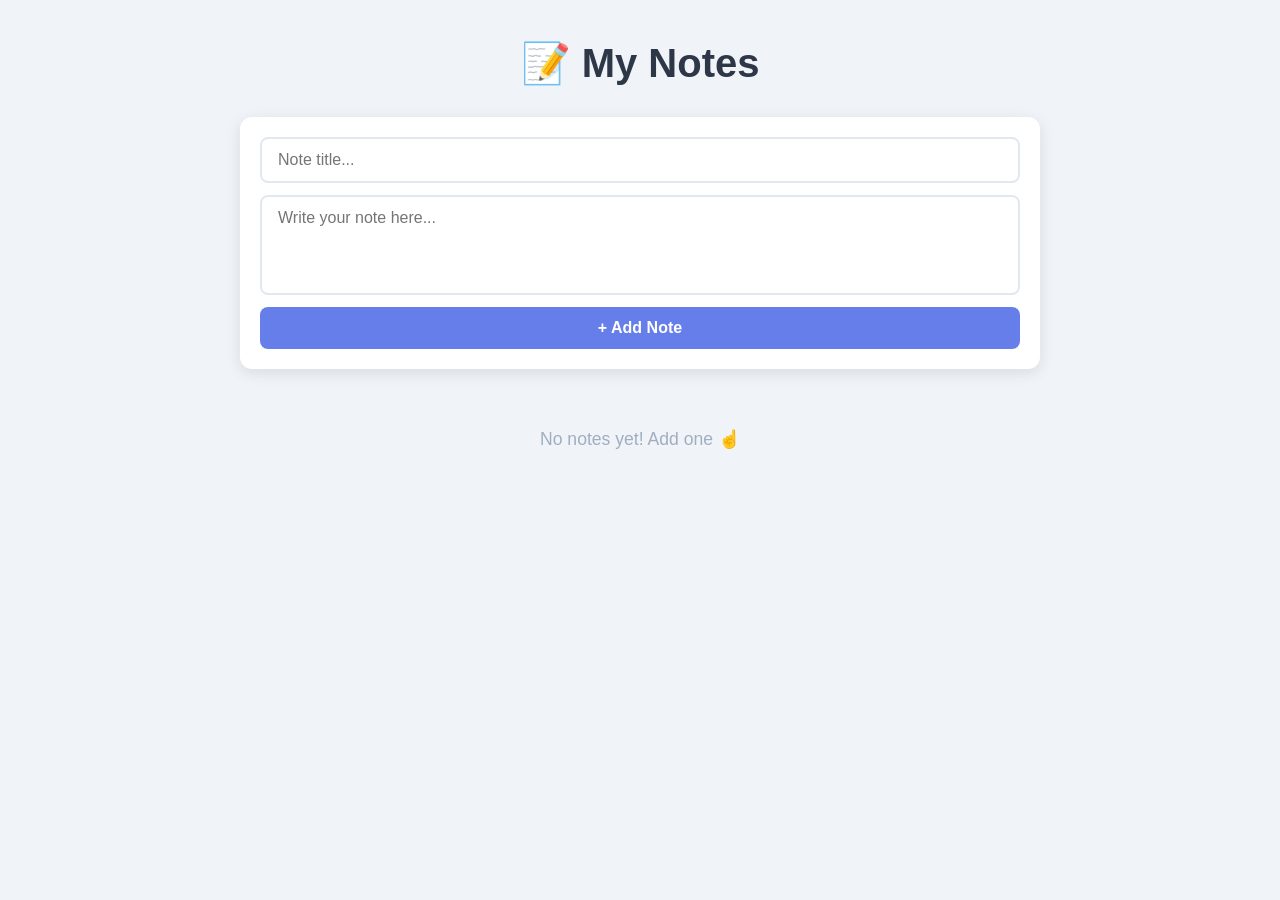
==== index.html @ f68623fa "First commit" ====
<!DOCTYPE html>
<html lang="en">
<head>
  <meta charset="UTF-8" />
  <meta name="viewport" content="width=device-width, initial-scale=1.0"/>
  <title>My Note App</title>
  <link rel="stylesheet" href="style.css" />
</head>
<body>

  <div class="container">

    <!-- ======= HEADER ======= -->
    <h1>📝 My Notes</h1>

    <!-- ======= INPUT AREA ======= -->
    <div class="input-area">
      <input
        type="text"
        id="note-title"
        placeholder="Note title..."
      />
      <textarea
        id="note-body"
        placeholder="Write your note here..."
        rows="4"
      ></textarea>
      <button id="add-btn">+ Add Note</button>
    </div>

    <!-- ======= NOTES DISPLAY AREA ======= -->
    <div class="notes-grid" id="notes-grid">
      <!-- Notes will appear here dynamically -->
    </div>

  </div>

  <script src="app.js"></script>
</body>
</html>
---- style.css ----
/* ===== RESET & BASE ===== */
* {
  margin: 0;
  padding: 0;
  box-sizing: border-box;
}

body {
  font-family: 'Segoe UI', sans-serif;
  background-color: #f0f4f8;
  min-height: 100vh;
  padding: 40px 20px;
}

/* ===== CONTAINER ===== */
.container {
  max-width: 800px;
  margin: 0 auto;
}

/* ===== HEADER ===== */
h1 {
  text-align: center;
  font-size: 2.5rem;
  color: #2d3748;
  margin-bottom: 30px;
}

/* ===== INPUT AREA ===== */
.input-area {
  background: white;
  border-radius: 12px;
  padding: 20px;
  box-shadow: 0 4px 15px rgba(0,0,0,0.1);
  display: flex;
  flex-direction: column;
  gap: 12px;
  margin-bottom: 40px;
}

.input-area input,
.input-area textarea {
  width: 100%;
  padding: 12px 16px;
  border: 2px solid #e2e8f0;
  border-radius: 8px;
  font-size: 1rem;
  outline: none;
  transition: border 0.3s;
  resize: none;
  font-family: inherit;
}

.input-area input:focus,
.input-area textarea:focus {
  border-color: #667eea;
}

.input-area button {
  padding: 12px;
  background: #667eea;
  color: white;
  border: none;
  border-radius: 8px;
  font-size: 1rem;
  cursor: pointer;
  font-weight: bold;
  transition: background 0.3s, transform 0.1s;
}

.input-area button:hover {
  background: #5a67d8;
}

.input-area button:active {
  transform: scale(0.98);
}

/* ===== NOTES GRID ===== */
.notes-grid {
  display: grid;
  grid-template-columns: repeat(auto-fill, minmax(220px, 1fr));
  gap: 20px;
}

/* ===== SINGLE NOTE CARD ===== */
.note-card {
  background: white;
  border-radius: 12px;
  padding: 18px;
  box-shadow: 0 4px 10px rgba(0,0,0,0.08);
  display: flex;
  flex-direction: column;
  gap: 10px;
  transition: transform 0.2s;
  border-top: 5px solid #667eea;
}

.note-card:hover {
  transform: translateY(-4px);
}

.note-card h3 {
  font-size: 1.1rem;
  color: #2d3748;
}

.note-card p {
  font-size: 0.9rem;
  color: #718096;
  flex-grow: 1;
  line-height: 1.5;
}

.note-card .delete-btn {
  align-self: flex-end;
  background: #fc8181;
  color: white;
  border: none;
  border-radius: 6px;
  padding: 6px 12px;
  cursor: pointer;
  font-size: 0.8rem;
  transition: background 0.2s;
}

.note-card .delete-btn:hover {
  background: #e53e3e;
}

/* ===== EMPTY STATE ===== */
.empty-msg {
  text-align: center;
  color: #a0aec0;
  font-size: 1.1rem;
  grid-column: 1 / -1;
  margin-top: 20px;
}
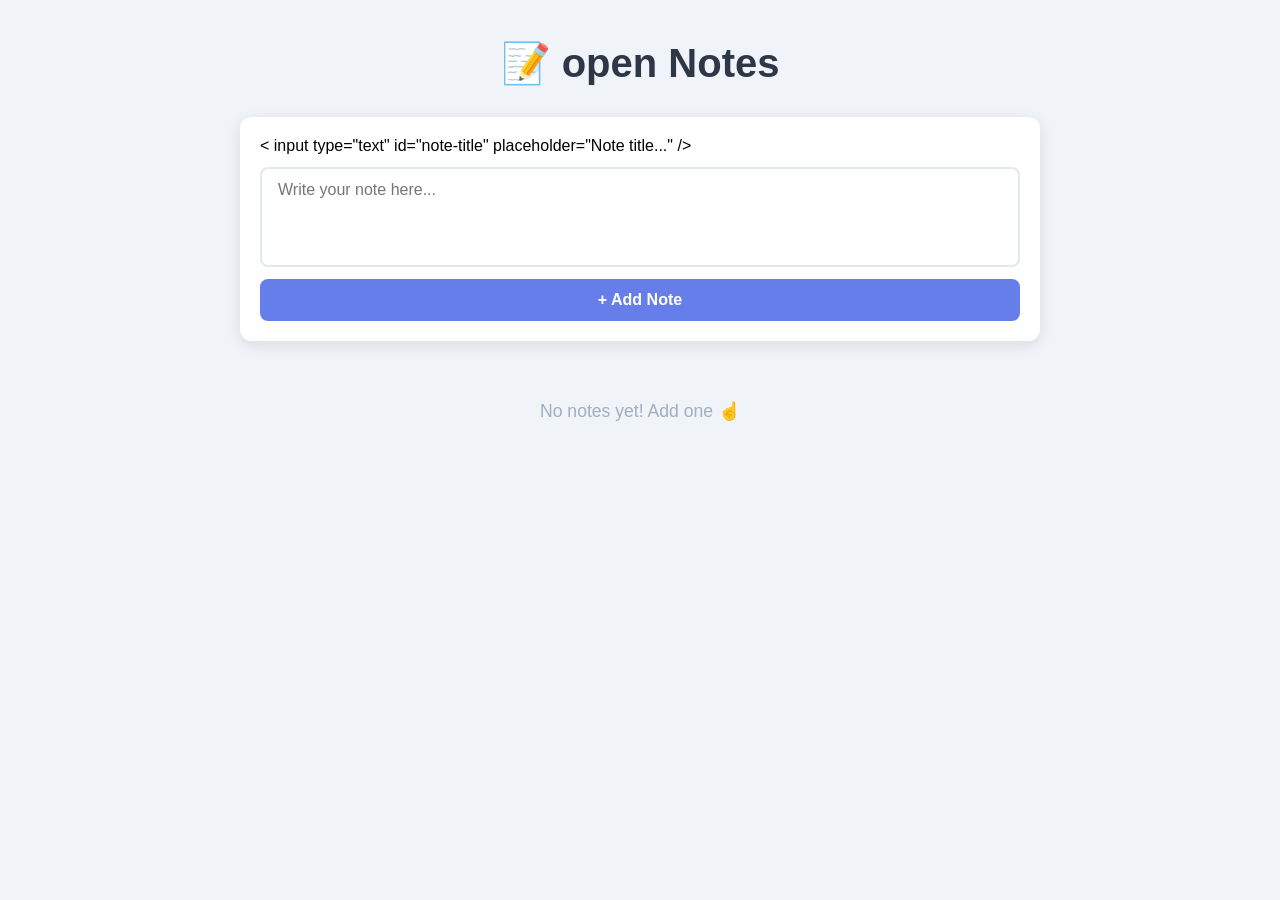
==== commit 1159a431: "we added the index.html" ====
--- a/index.html
+++ b/index.html
@@ -3,7 +3,7 @@
 <head>
   <meta charset="UTF-8" />
   <meta name="viewport" content="width=device-width, initial-scale=1.0"/>
-  <title>My Note App</title>
+  <title>My Note App1</title>
   <link rel="stylesheet" href="style.css" />
 </head>
 <body>
@@ -11,11 +11,11 @@
   <div class="container">
 
     <!-- ======= HEADER ======= -->
-    <h1>📝 My Notes</h1>
+    <h1>📝  open Notes</h1>
 
     <!-- ======= INPUT AREA ======= -->
     <div class="input-area">
-      <input
+      < input
         type="text"
         id="note-title"
         placeholder="Note title..."
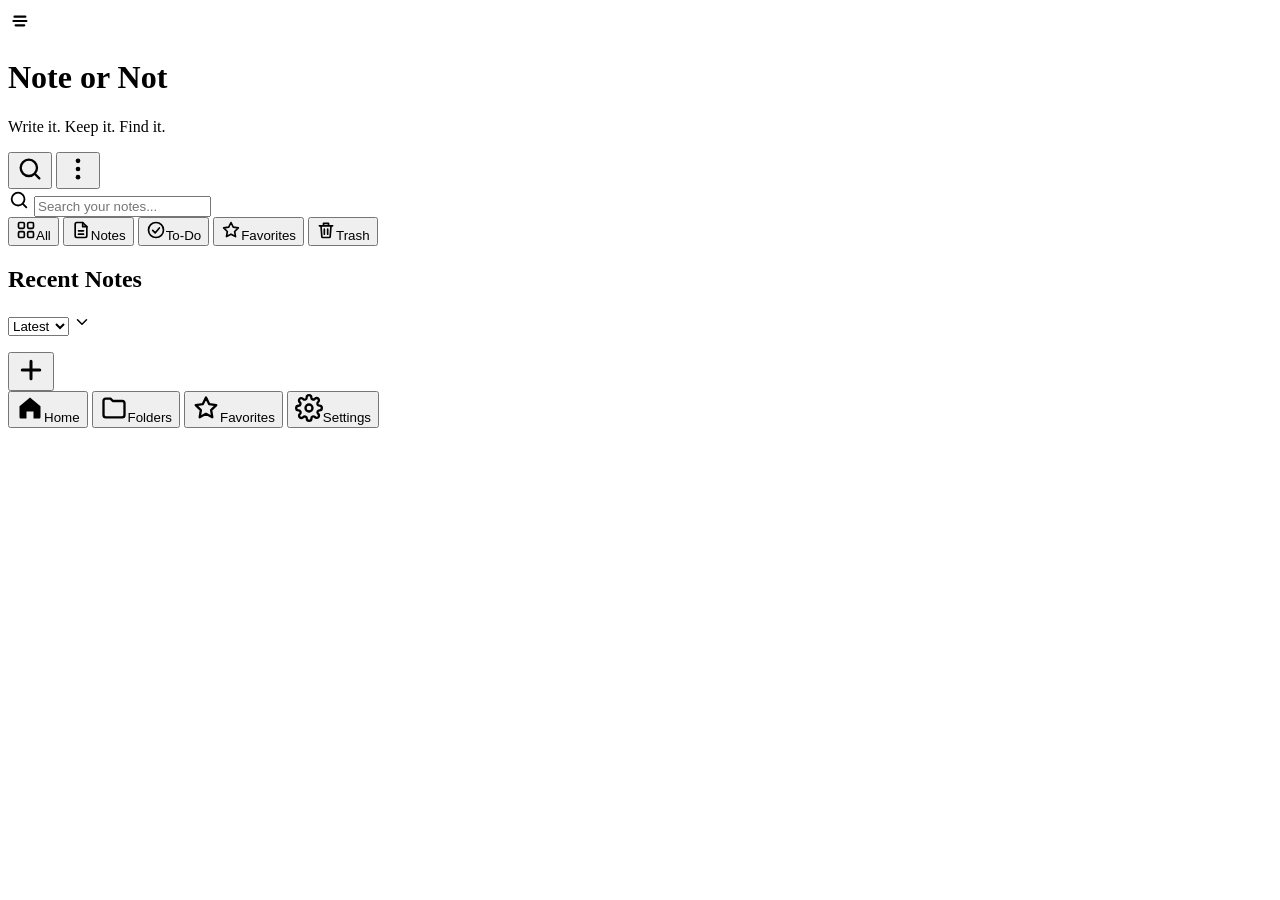
==== commit 2c7a972a: "add index.html structure" ====
--- a/index.html
+++ b/index.html
@@ -2,38 +2,123 @@
 <html lang="en">
 <head>
   <meta charset="UTF-8" />
-  <meta name="viewport" content="width=device-width, initial-scale=1.0"/>
-  <title>My Note App1</title>
+  <meta name="viewport" content="width=device-width, initial-scale=1, viewport-fit=cover" />
+  <title>Note or Not</title>
+  <meta name="description" content="Write it. Keep it. Find it." />
+  <meta name="theme-color" content="#0f1420" />
+
+  <link rel="manifest" href="manifest.json" />
+  <link rel="apple-touch-icon" href="icons/icon-192.png" />
   <link rel="stylesheet" href="style.css" />
 </head>
 <body>
 
-  <div class="container">
+  <!-- ===== SVG icon sprite (used with <use href="#id">) ===== -->
+  <svg xmlns="http://www.w3.org/2000/svg" style="display:none">
+    <symbol id="i-search" viewBox="0 0 24 24" fill="none" stroke="currentColor" stroke-width="2" stroke-linecap="round" stroke-linejoin="round"><circle cx="11" cy="11" r="7"/><path d="m20 20-3.5-3.5"/></symbol>
+    <symbol id="i-dots" viewBox="0 0 24 24" fill="currentColor"><circle cx="12" cy="5" r="2"/><circle cx="12" cy="12" r="2"/><circle cx="12" cy="19" r="2"/></symbol>
+    <symbol id="i-grid" viewBox="0 0 24 24" fill="none" stroke="currentColor" stroke-width="2" stroke-linejoin="round"><rect x="3" y="3" width="7" height="7" rx="1.5"/><rect x="14" y="3" width="7" height="7" rx="1.5"/><rect x="3" y="14" width="7" height="7" rx="1.5"/><rect x="14" y="14" width="7" height="7" rx="1.5"/></symbol>
+    <symbol id="i-note" viewBox="0 0 24 24" fill="none" stroke="currentColor" stroke-width="2" stroke-linecap="round" stroke-linejoin="round"><path d="M14 3H7a2 2 0 0 0-2 2v14a2 2 0 0 0 2 2h10a2 2 0 0 0 2-2V8z"/><path d="M14 3v5h5M9 13h6M9 17h6"/></symbol>
+    <symbol id="i-check" viewBox="0 0 24 24" fill="none" stroke="currentColor" stroke-width="2" stroke-linecap="round" stroke-linejoin="round"><circle cx="12" cy="12" r="9"/><path d="m8 12.5 3 3 5-6"/></symbol>
+    <symbol id="i-star" viewBox="0 0 24 24" fill="none" stroke="currentColor" stroke-width="2" stroke-linejoin="round"><path d="m12 3 2.7 5.6 6.1.9-4.4 4.3 1 6.1L12 17l-5.4 2.9 1-6.1-4.4-4.3 6.1-.9z"/></symbol>
+    <symbol id="i-trash" viewBox="0 0 24 24" fill="none" stroke="currentColor" stroke-width="2" stroke-linecap="round" stroke-linejoin="round"><path d="M4 7h16M10 11v6M14 11v6M6 7l1 13a1 1 0 0 0 1 1h8a1 1 0 0 0 1-1l1-13M9 7V4h6v3"/></symbol>
+    <symbol id="i-plus" viewBox="0 0 24 24" fill="none" stroke="currentColor" stroke-width="2.4" stroke-linecap="round"><path d="M12 5v14M5 12h14"/></symbol>
+    <symbol id="i-home" viewBox="0 0 24 24" fill="currentColor"><path d="M12 3 3 10.5V20a1 1 0 0 0 1 1h5v-6h6v6h5a1 1 0 0 0 1-1v-9.5z"/></symbol>
+    <symbol id="i-folder" viewBox="0 0 24 24" fill="none" stroke="currentColor" stroke-width="2" stroke-linejoin="round"><path d="M3 6a2 2 0 0 1 2-2h4l2 2h8a2 2 0 0 1 2 2v10a2 2 0 0 1-2 2H5a2 2 0 0 1-2-2z"/></symbol>
+    <symbol id="i-settings" viewBox="0 0 24 24" fill="none" stroke="currentColor" stroke-width="2" stroke-linecap="round" stroke-linejoin="round"><circle cx="12" cy="12" r="3"/><path d="M19.4 15a1.7 1.7 0 0 0 .3 1.8l.1.1a2 2 0 1 1-2.8 2.8l-.1-.1a1.7 1.7 0 0 0-1.8-.3 1.7 1.7 0 0 0-1 1.5V21a2 2 0 1 1-4 0v-.1a1.7 1.7 0 0 0-1.1-1.5 1.7 1.7 0 0 0-1.8.3l-.1.1a2 2 0 1 1-2.8-2.8l.1-.1a1.7 1.7 0 0 0 .3-1.8 1.7 1.7 0 0 0-1.5-1H3a2 2 0 1 1 0-4h.1a1.7 1.7 0 0 0 1.5-1.1 1.7 1.7 0 0 0-.3-1.8l-.1-.1a2 2 0 1 1 2.8-2.8l.1.1a1.7 1.7 0 0 0 1.8.3H9a1.7 1.7 0 0 0 1-1.5V3a2 2 0 1 1 4 0v.1a1.7 1.7 0 0 0 1 1.5 1.7 1.7 0 0 0 1.8-.3l.1-.1a2 2 0 1 1 2.8 2.8l-.1.1a1.7 1.7 0 0 0-.3 1.8V9a1.7 1.7 0 0 0 1.5 1H21a2 2 0 1 1 0 4h-.1a1.7 1.7 0 0 0-1.5 1z"/></symbol>
+    <symbol id="i-chevron" viewBox="0 0 24 24" fill="none" stroke="currentColor" stroke-width="2" stroke-linecap="round" stroke-linejoin="round"><path d="m6 9 6 6 6-6"/></symbol>
+  </svg>
 
-    <!-- ======= HEADER ======= -->
-    <h1>📝  open Notes</h1>
+  <div class="app">
 
-    <!-- ======= INPUT AREA ======= -->
-    <div class="input-area">
-      < input
-        type="text"
-        id="note-title"
-        placeholder="Note title..."
-      />
-      <textarea
-        id="note-body"
-        placeholder="Write your note here..."
-        rows="4"
-      ></textarea>
-      <button id="add-btn">+ Add Note</button>
+    <!-- ===== Header ===== -->
+    <header class="header">
+      <div class="brand">
+        <div class="logo" aria-hidden="true">
+          <svg viewBox="0 0 24 24" width="26" height="26" fill="none" stroke="currentColor" stroke-width="2" stroke-linecap="round"><path d="M6 8h10M5 12h12M7 16h8"/></svg>
+        </div>
+        <div class="brand-text">
+          <h1>Note <span>or</span> Not</h1>
+          <p>Write it. Keep it. Find it.</p>
+        </div>
+      </div>
+
+      <div class="header-actions">
+        <button class="icon-btn" id="btn-search" aria-label="Search">
+          <svg width="28" height="28"><use href="#i-search"/></svg>
+        </button>
+        <button class="icon-btn" id="btn-menu" aria-label="Menu">
+          <svg width="28" height="28"><use href="#i-dots"/></svg>
+        </button>
+      </div>
+    </header>
+
+    <!-- ===== Search bar ===== -->
+    <div class="search">
+      <svg width="22" height="22"><use href="#i-search"/></svg>
+      <input type="search" id="search-input" placeholder="Search your notes..." autocomplete="off" />
     </div>
 
-    <!-- ======= NOTES DISPLAY AREA ======= -->
-    <div class="notes-grid" id="notes-grid">
-      <!-- Notes will appear here dynamically -->
+    <!-- ===== Filter chips ===== -->
+    <nav class="chips" id="chips" aria-label="Filter notes">
+      <button class="chip active" data-filter="all"><svg width="20" height="20"><use href="#i-grid"/></svg>All</button>
+      <button class="chip" data-filter="note"><svg width="20" height="20"><use href="#i-note"/></svg>Notes</button>
+      <button class="chip" data-filter="todo"><svg width="20" height="20"><use href="#i-check"/></svg>To-Do</button>
+      <button class="chip" data-filter="favorites"><svg width="20" height="20"><use href="#i-star"/></svg>Favorites</button>
+      <button class="chip" data-filter="trash"><svg width="20" height="20"><use href="#i-trash"/></svg>Trash</button>
+    </nav>
+
+    <!-- ===== List title + sort ===== -->
+    <div class="list-head">
+      <h2 id="list-title">Recent Notes</h2>
+      <label class="sort">
+        <select id="sort-select" aria-label="Sort notes">
+          <option value="latest">Latest</option>
+          <option value="oldest">Oldest</option>
+          <option value="title">Title</option>
+        </select>
+        <svg width="18" height="18"><use href="#i-chevron"/></svg>
+      </label>
     </div>
 
+    <!-- ===== Notes list (filled by app.js) ===== -->
+    <main>
+      <ul class="notes" id="notes-list"></ul>
+      <p class="empty" id="empty-state" hidden>No notes here yet. Tap + to add one.</p>
+    </main>
+
   </div>
+
+  <!-- ===== Floating add button ===== -->
+  <button class="fab" id="btn-add" aria-label="Add note">
+    <svg width="30" height="30"><use href="#i-plus"/></svg>
+  </button>
+
+  <!-- ===== Bottom navigation ===== -->
+  <nav class="bottom-nav" aria-label="Main">
+    <button class="nav-item active" data-view="home"><svg width="28" height="28"><use href="#i-home"/></svg><span>Home</span></button>
+    <button class="nav-item" data-view="folders"><svg width="28" height="28"><use href="#i-folder"/></svg><span>Folders</span></button>
+    <button class="nav-item" data-view="favorites"><svg width="28" height="28"><use href="#i-star"/></svg><span>Favorites</span></button>
+    <button class="nav-item" data-view="settings"><svg width="28" height="28"><use href="#i-settings"/></svg><span>Settings</span></button>
+  </nav>
+
+  <!-- ===== Add / edit note dialog ===== -->
+  <dialog id="editor" class="editor">
+    <form method="dialog" id="editor-form">
+      <input type="text" id="note-title" placeholder="Title" required />
+      <textarea id="note-body" placeholder="Write something..." rows="8"></textarea>
+      <div class="editor-row">
+        <select id="note-type" aria-label="Note type">
+          <option value="note">Note</option>
+          <option value="todo">To-Do</option>
+        </select>
+        <div class="editor-actions">
+          <button type="button" id="btn-cancel" class="btn ghost">Cancel</button>
+          <button type="submit" class="btn primary">Save</button>
+        </div>
+      </div>
+    </form>
+  </dialog>
 
   <script src="app.js"></script>
 </body>
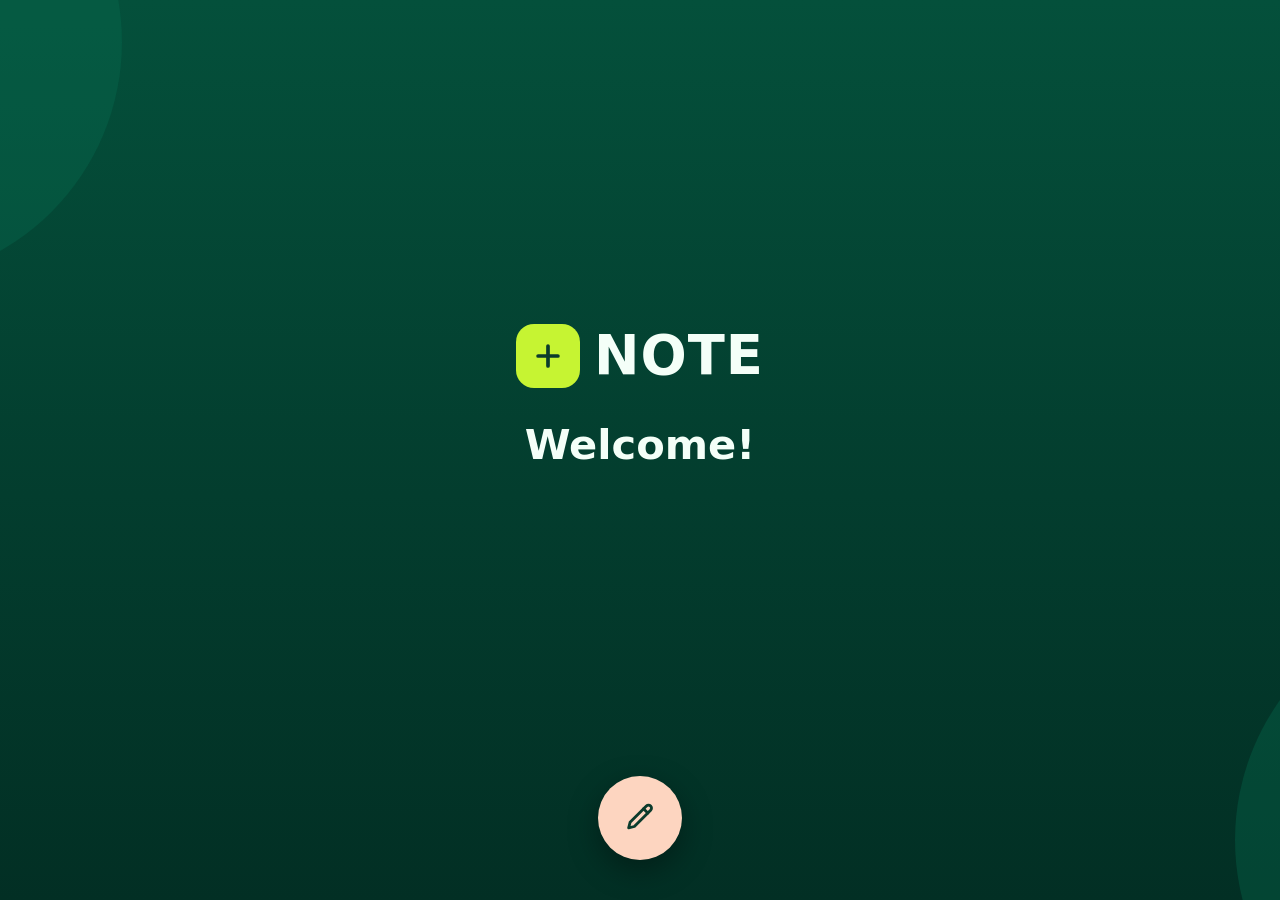
==== commit 68967b1c: "v2: green welcome screen and new theme" ====
--- a/index.html
+++ b/index.html
@@ -3,9 +3,9 @@
 <head>
   <meta charset="UTF-8" />
   <meta name="viewport" content="width=device-width, initial-scale=1, viewport-fit=cover" />
-  <title>Note or Not</title>
+  <title>Note app</title>
   <meta name="description" content="Write it. Keep it. Find it." />
-  <meta name="theme-color" content="#0f1420" />
+  <meta name="theme-color" content="#033a2c" />
 
   <link rel="manifest" href="manifest.json" />
   <link rel="apple-touch-icon" href="icons/icon-192.png" />
@@ -22,12 +22,31 @@
     <symbol id="i-check" viewBox="0 0 24 24" fill="none" stroke="currentColor" stroke-width="2" stroke-linecap="round" stroke-linejoin="round"><circle cx="12" cy="12" r="9"/><path d="m8 12.5 3 3 5-6"/></symbol>
     <symbol id="i-star" viewBox="0 0 24 24" fill="none" stroke="currentColor" stroke-width="2" stroke-linejoin="round"><path d="m12 3 2.7 5.6 6.1.9-4.4 4.3 1 6.1L12 17l-5.4 2.9 1-6.1-4.4-4.3 6.1-.9z"/></symbol>
     <symbol id="i-trash" viewBox="0 0 24 24" fill="none" stroke="currentColor" stroke-width="2" stroke-linecap="round" stroke-linejoin="round"><path d="M4 7h16M10 11v6M14 11v6M6 7l1 13a1 1 0 0 0 1 1h8a1 1 0 0 0 1-1l1-13M9 7V4h6v3"/></symbol>
-    <symbol id="i-plus" viewBox="0 0 24 24" fill="none" stroke="currentColor" stroke-width="2.4" stroke-linecap="round"><path d="M12 5v14M5 12h14"/></symbol>
+    <symbol id="i-plus" viewBox="0 0 24 24" fill="none" stroke="currentColor" stroke-width="2.6" stroke-linecap="round"><path d="M12 5v14M5 12h14"/></symbol>
+    <symbol id="i-pencil" viewBox="0 0 24 24" fill="none" stroke="currentColor" stroke-width="2" stroke-linecap="round" stroke-linejoin="round"><path d="M16.5 3.5a2.1 2.1 0 0 1 3 3L8 18l-4 1 1-4z"/><path d="m14.5 5.5 3 3"/></symbol>
     <symbol id="i-home" viewBox="0 0 24 24" fill="currentColor"><path d="M12 3 3 10.5V20a1 1 0 0 0 1 1h5v-6h6v6h5a1 1 0 0 0 1-1v-9.5z"/></symbol>
     <symbol id="i-folder" viewBox="0 0 24 24" fill="none" stroke="currentColor" stroke-width="2" stroke-linejoin="round"><path d="M3 6a2 2 0 0 1 2-2h4l2 2h8a2 2 0 0 1 2 2v10a2 2 0 0 1-2 2H5a2 2 0 0 1-2-2z"/></symbol>
     <symbol id="i-settings" viewBox="0 0 24 24" fill="none" stroke="currentColor" stroke-width="2" stroke-linecap="round" stroke-linejoin="round"><circle cx="12" cy="12" r="3"/><path d="M19.4 15a1.7 1.7 0 0 0 .3 1.8l.1.1a2 2 0 1 1-2.8 2.8l-.1-.1a1.7 1.7 0 0 0-1.8-.3 1.7 1.7 0 0 0-1 1.5V21a2 2 0 1 1-4 0v-.1a1.7 1.7 0 0 0-1.1-1.5 1.7 1.7 0 0 0-1.8.3l-.1.1a2 2 0 1 1-2.8-2.8l.1-.1a1.7 1.7 0 0 0 .3-1.8 1.7 1.7 0 0 0-1.5-1H3a2 2 0 1 1 0-4h.1a1.7 1.7 0 0 0 1.5-1.1 1.7 1.7 0 0 0-.3-1.8l-.1-.1a2 2 0 1 1 2.8-2.8l.1.1a1.7 1.7 0 0 0 1.8.3H9a1.7 1.7 0 0 0 1-1.5V3a2 2 0 1 1 4 0v.1a1.7 1.7 0 0 0 1 1.5 1.7 1.7 0 0 0 1.8-.3l.1-.1a2 2 0 1 1 2.8 2.8l-.1.1a1.7 1.7 0 0 0-.3 1.8V9a1.7 1.7 0 0 0 1.5 1H21a2 2 0 1 1 0 4h-.1a1.7 1.7 0 0 0-1.5 1z"/></symbol>
     <symbol id="i-chevron" viewBox="0 0 24 24" fill="none" stroke="currentColor" stroke-width="2" stroke-linecap="round" stroke-linejoin="round"><path d="m6 9 6 6 6-6"/></symbol>
   </svg>
+
+  <!-- ===== Welcome screen (first thing the user sees) ===== -->
+  <section class="welcome" id="welcome">
+    <span class="blob blob-top" aria-hidden="true"></span>
+    <span class="blob blob-bottom" aria-hidden="true"></span>
+
+    <div class="welcome-center">
+      <div class="wordmark">
+        <span class="wm-icon"><svg width="34" height="34"><use href="#i-plus"/></svg></span>
+        <span class="wm-text">NOTE</span>
+      </div>
+      <h2>Welcome!</h2>
+    </div>
+
+    <button class="welcome-btn" id="btn-start" aria-label="Start writing">
+      <svg width="34" height="34"><use href="#i-pencil"/></svg>
+    </button>
+  </section>
 
   <div class="app">
 
@@ -35,37 +54,37 @@
     <header class="header">
       <div class="brand">
         <div class="logo" aria-hidden="true">
-          <svg viewBox="0 0 24 24" width="26" height="26" fill="none" stroke="currentColor" stroke-width="2" stroke-linecap="round"><path d="M6 8h10M5 12h12M7 16h8"/></svg>
+          <svg width="22" height="22"><use href="#i-plus"/></svg>
         </div>
         <div class="brand-text">
-          <h1>Note <span>or</span> Not</h1>
+          <h1>NOTE</h1>
           <p>Write it. Keep it. Find it.</p>
         </div>
       </div>
 
       <div class="header-actions">
         <button class="icon-btn" id="btn-search" aria-label="Search">
-          <svg width="28" height="28"><use href="#i-search"/></svg>
+          <svg width="22" height="22"><use href="#i-search"/></svg>
         </button>
         <button class="icon-btn" id="btn-menu" aria-label="Menu">
-          <svg width="28" height="28"><use href="#i-dots"/></svg>
+          <svg width="22" height="22"><use href="#i-dots"/></svg>
         </button>
       </div>
     </header>
 
     <!-- ===== Search bar ===== -->
     <div class="search">
-      <svg width="22" height="22"><use href="#i-search"/></svg>
+      <svg width="18" height="18"><use href="#i-search"/></svg>
       <input type="search" id="search-input" placeholder="Search your notes..." autocomplete="off" />
     </div>
 
     <!-- ===== Filter chips ===== -->
     <nav class="chips" id="chips" aria-label="Filter notes">
-      <button class="chip active" data-filter="all"><svg width="20" height="20"><use href="#i-grid"/></svg>All</button>
-      <button class="chip" data-filter="note"><svg width="20" height="20"><use href="#i-note"/></svg>Notes</button>
-      <button class="chip" data-filter="todo"><svg width="20" height="20"><use href="#i-check"/></svg>To-Do</button>
-      <button class="chip" data-filter="favorites"><svg width="20" height="20"><use href="#i-star"/></svg>Favorites</button>
-      <button class="chip" data-filter="trash"><svg width="20" height="20"><use href="#i-trash"/></svg>Trash</button>
+      <button class="chip active" data-filter="all"><svg width="16" height="16"><use href="#i-grid"/></svg>All</button>
+      <button class="chip" data-filter="note"><svg width="16" height="16"><use href="#i-note"/></svg>Notes</button>
+      <button class="chip" data-filter="todo"><svg width="16" height="16"><use href="#i-check"/></svg>To-Do</button>
+      <button class="chip" data-filter="favorites"><svg width="16" height="16"><use href="#i-star"/></svg>Favorites</button>
+      <button class="chip" data-filter="trash"><svg width="16" height="16"><use href="#i-trash"/></svg>Trash</button>
     </nav>
 
     <!-- ===== List title + sort ===== -->
@@ -77,29 +96,29 @@
           <option value="oldest">Oldest</option>
           <option value="title">Title</option>
         </select>
-        <svg width="18" height="18"><use href="#i-chevron"/></svg>
+        <svg width="16" height="16"><use href="#i-chevron"/></svg>
       </label>
     </div>
 
     <!-- ===== Notes list (filled by app.js) ===== -->
     <main>
       <ul class="notes" id="notes-list"></ul>
-      <p class="empty" id="empty-state" hidden>No notes here yet. Tap + to add one.</p>
+      <p class="empty" id="empty-state" hidden>No notes here yet. Tap the pencil to add one.</p>
     </main>
 
   </div>
 
   <!-- ===== Floating add button ===== -->
   <button class="fab" id="btn-add" aria-label="Add note">
-    <svg width="30" height="30"><use href="#i-plus"/></svg>
+    <svg width="24" height="24"><use href="#i-pencil"/></svg>
   </button>
 
   <!-- ===== Bottom navigation ===== -->
   <nav class="bottom-nav" aria-label="Main">
-    <button class="nav-item active" data-view="home"><svg width="28" height="28"><use href="#i-home"/></svg><span>Home</span></button>
-    <button class="nav-item" data-view="folders"><svg width="28" height="28"><use href="#i-folder"/></svg><span>Folders</span></button>
-    <button class="nav-item" data-view="favorites"><svg width="28" height="28"><use href="#i-star"/></svg><span>Favorites</span></button>
-    <button class="nav-item" data-view="settings"><svg width="28" height="28"><use href="#i-settings"/></svg><span>Settings</span></button>
+    <button class="nav-item active" data-view="home"><svg width="22" height="22"><use href="#i-home"/></svg><span>Home</span></button>
+    <button class="nav-item" data-view="folders"><svg width="22" height="22"><use href="#i-folder"/></svg><span>Folders</span></button>
+    <button class="nav-item" data-view="favorites"><svg width="22" height="22"><use href="#i-star"/></svg><span>Favorites</span></button>
+    <button class="nav-item" data-view="settings"><svg width="22" height="22"><use href="#i-settings"/></svg><span>Settings</span></button>
   </nav>
 
   <!-- ===== Add / edit note dialog ===== -->
--- a/style.css
+++ b/style.css
@@ -0,0 +1,443 @@
+/* ===== Design tokens: the green "master UI" ===== */
+:root {
+  --bg: #04382b;
+  --bg-deep: #022e23;
+  --surface: #0a4b3a;
+  --surface-2: #0f5a46;
+  --border: #136650;
+  --text: #f4fff8;
+  --muted: #9fc8b8;
+
+  --lime: #c6f432;
+  --peach: #fdd5c0;
+  --on-lime: #0b3b2c;
+
+  --c-lime: #c6f432;
+  --c-mint: #6ee7b7;
+  --c-peach: #fdd5c0;
+  --c-coral: #ff9f8f;
+
+  --radius: 16px;
+  --nav-h: 62px;
+}
+
+/* ===== Reset ===== */
+*,
+*::before,
+*::after { box-sizing: border-box; margin: 0; padding: 0; }
+
+html { -webkit-tap-highlight-color: transparent; }
+
+body {
+  font-family: system-ui, -apple-system, "Segoe UI", Roboto, sans-serif;
+  background: var(--bg);
+  color: var(--text);
+  min-height: 100vh;
+  line-height: 1.4;
+  padding-top: env(safe-area-inset-top);
+}
+
+button, input, select, textarea { font: inherit; color: inherit; }
+button { background: none; border: 0; cursor: pointer; }
+ul { list-style: none; }
+
+/* ===== Welcome screen ===== */
+.welcome {
+  position: fixed;
+  inset: 0;
+  z-index: 100;
+  overflow: hidden;
+  display: flex;
+  flex-direction: column;
+  align-items: center;
+  justify-content: center;
+  background: linear-gradient(180deg, #04503b 0%, #033d2e 55%, #022f24 100%);
+  transition: opacity 0.4s ease, transform 0.4s ease;
+}
+.welcome.leave { opacity: 0; transform: scale(1.04); pointer-events: none; }
+
+.blob {
+  position: absolute;
+  border-radius: 50%;
+  background: rgba(8, 110, 82, 0.35);
+}
+.blob-top {
+  width: min(95vw, 480px);
+  height: min(95vw, 480px);
+  top: -22%;
+  left: -28%;
+}
+.blob-bottom {
+  width: min(95vw, 480px);
+  height: min(95vw, 480px);
+  bottom: -20%;
+  right: -34%;
+}
+
+.welcome-center {
+  position: relative;
+  text-align: center;
+  margin-top: -12vh;
+}
+
+.wordmark {
+  display: flex;
+  align-items: center;
+  justify-content: center;
+  gap: 14px;
+}
+.wm-icon {
+  width: 64px;
+  height: 64px;
+  border-radius: 18px;
+  display: grid;
+  place-items: center;
+  background: var(--lime);
+  color: var(--on-lime);
+}
+.wm-text {
+  font-size: clamp(2.6rem, 11vw, 3.4rem);
+  font-weight: 800;
+  letter-spacing: 1px;
+}
+
+.welcome h2 {
+  margin-top: 22px;
+  font-size: clamp(2rem, 8vw, 2.6rem);
+  font-weight: 700;
+}
+
+.welcome-btn {
+  position: absolute;
+  bottom: calc(40px + env(safe-area-inset-bottom));
+  left: 50%;
+  transform: translateX(-50%);
+  width: 84px;
+  height: 84px;
+  border-radius: 50%;
+  display: grid;
+  place-items: center;
+  background: var(--peach);
+  color: var(--on-lime);
+  box-shadow: 0 10px 30px rgba(0, 0, 0, 0.35);
+  animation: pulse 2.2s ease-in-out infinite;
+}
+.welcome-btn:active { transform: translateX(-50%) scale(0.93); }
+
+@keyframes pulse {
+  0%, 100% { box-shadow: 0 10px 30px rgba(0, 0, 0, 0.35), 0 0 0 0 rgba(253, 213, 192, 0.45); }
+  50%      { box-shadow: 0 10px 30px rgba(0, 0, 0, 0.35), 0 0 0 16px rgba(253, 213, 192, 0); }
+}
+
+/* ===== App container ===== */
+.app {
+  max-width: 520px;
+  margin: 0 auto;
+  padding: 16px 16px calc(var(--nav-h) + 90px);
+}
+
+/* ===== Header ===== */
+.header {
+  display: flex;
+  align-items: center;
+  justify-content: space-between;
+  margin-bottom: 16px;
+}
+.brand { display: flex; align-items: center; gap: 12px; }
+
+.logo {
+  width: 42px;
+  height: 42px;
+  border-radius: 12px;
+  display: grid;
+  place-items: center;
+  background: var(--lime);
+  color: var(--on-lime);
+}
+.brand-text h1 {
+  font-size: 1.35rem;
+  font-weight: 800;
+  letter-spacing: 1px;
+  line-height: 1.1;
+}
+.brand-text p { color: var(--muted); font-size: 0.78rem; margin-top: 2px; }
+
+.header-actions { display: flex; gap: 2px; }
+.icon-btn {
+  width: 38px;
+  height: 38px;
+  display: grid;
+  place-items: center;
+  border-radius: 50%;
+}
+.icon-btn:active { background: var(--surface); }
+
+/* ===== Search ===== */
+.search {
+  display: flex;
+  align-items: center;
+  gap: 10px;
+  height: 44px;
+  padding: 0 16px;
+  margin-bottom: 14px;
+  background: var(--surface);
+  border-radius: 999px;
+  color: var(--muted);
+  border: 1px solid transparent;
+  transition: border-color 0.2s;
+}
+.search:focus-within { border-color: var(--lime); }
+.search input {
+  flex: 1;
+  background: none;
+  border: 0;
+  outline: 0;
+  font-size: 0.95rem;
+  color: var(--text);
+}
+.search input::placeholder { color: var(--muted); }
+.search input::-webkit-search-cancel-button { display: none; }
+
+/* ===== Filter chips ===== */
+.chips {
+  display: flex;
+  gap: 8px;
+  overflow-x: auto;
+  margin: 0 -16px 18px;
+  padding: 0 16px 4px;
+  scrollbar-width: none;
+}
+.chips::-webkit-scrollbar { display: none; }
+
+.chip {
+  flex: none;
+  display: flex;
+  align-items: center;
+  gap: 6px;
+  height: 36px;
+  padding: 0 14px;
+  border-radius: 999px;
+  background: var(--surface);
+  color: var(--muted);
+  font-size: 0.88rem;
+  transition: background 0.2s, color 0.2s;
+}
+.chip.active {
+  background: var(--lime);
+  color: var(--on-lime);
+  font-weight: 600;
+}
+
+/* ===== List heading ===== */
+.list-head {
+  display: flex;
+  align-items: center;
+  justify-content: space-between;
+  margin-bottom: 12px;
+}
+.list-head h2 { font-size: 1.2rem; font-weight: 700; }
+
+.sort { display: flex; align-items: center; gap: 2px; color: var(--muted); }
+.sort select {
+  appearance: none;
+  background: none;
+  border: 0;
+  outline: 0;
+  color: var(--muted);
+  font-size: 0.9rem;
+  cursor: pointer;
+}
+.sort select option { background: var(--surface); color: var(--text); }
+.sort svg { pointer-events: none; }
+
+/* ===== Note cards ===== */
+.notes { display: flex; flex-direction: column; gap: 10px; }
+
+.note {
+  display: flex;
+  gap: 12px;
+  padding: 12px;
+  background: var(--surface);
+  border-radius: var(--radius);
+  cursor: pointer;
+  transition: transform 0.15s, background 0.15s;
+}
+.note:active { transform: scale(0.985); background: var(--surface-2); }
+
+.note-icon {
+  flex: none;
+  width: 46px;
+  height: 46px;
+  border-radius: 14px;
+  display: grid;
+  place-items: center;
+  color: var(--on-lime);
+}
+.note-icon svg { width: 22px; height: 22px; }
+/* class names are set by app.js, colors come from the green palette */
+.note-icon.purple { background: var(--c-lime); }
+.note-icon.green  { background: var(--c-mint); }
+.note-icon.yellow { background: var(--c-peach); }
+.note-icon.blue   { background: var(--c-mint); }
+.note-icon.red    { background: var(--c-coral); }
+
+.note-body { flex: 1; min-width: 0; }
+.note-top {
+  display: flex;
+  align-items: flex-start;
+  justify-content: space-between;
+  gap: 8px;
+}
+.note-title {
+  font-size: 1rem;
+  font-weight: 600;
+  white-space: nowrap;
+  overflow: hidden;
+  text-overflow: ellipsis;
+}
+.note-date { flex: none; color: var(--muted); font-size: 0.78rem; }
+
+.note-preview {
+  margin-top: 3px;
+  color: var(--muted);
+  font-size: 0.88rem;
+  white-space: pre-line;
+  display: -webkit-box;
+  -webkit-line-clamp: 3;
+  line-clamp: 3;
+  -webkit-box-orient: vertical;
+  overflow: hidden;
+}
+
+.note-more {
+  flex: none;
+  width: 26px;
+  height: 26px;
+  display: grid;
+  place-items: center;
+  color: var(--text);
+}
+
+.empty { text-align: center; color: var(--muted); padding: 40px 0; }
+
+/* ===== Floating add button ===== */
+.fab {
+  position: fixed;
+  right: max(18px, calc(50% - 260px + 18px));
+  bottom: calc(var(--nav-h) + 18px + env(safe-area-inset-bottom));
+  width: 56px;
+  height: 56px;
+  border-radius: 50%;
+  display: grid;
+  place-items: center;
+  background: var(--peach);
+  color: var(--on-lime);
+  box-shadow: 0 8px 22px rgba(0, 0, 0, 0.4);
+  transition: transform 0.15s;
+  z-index: 10;
+}
+.fab:active { transform: scale(0.92); }
+
+/* ===== Bottom navigation ===== */
+.bottom-nav {
+  position: fixed;
+  left: 0;
+  right: 0;
+  bottom: 0;
+  height: calc(var(--nav-h) + env(safe-area-inset-bottom));
+  padding-bottom: env(safe-area-inset-bottom);
+  display: flex;
+  justify-content: center;
+  background: var(--bg-deep);
+  border-top: 1px solid var(--border);
+  z-index: 9;
+}
+.nav-item {
+  width: 110px;
+  max-width: 25%;
+  display: flex;
+  flex-direction: column;
+  align-items: center;
+  justify-content: center;
+  gap: 3px;
+  color: var(--muted);
+  font-size: 0.75rem;
+}
+.nav-item.active { color: var(--lime); }
+
+/* ===== Editor dialog ===== */
+.editor {
+  width: min(92vw, 460px);
+  margin: auto;
+  border: 1px solid var(--border);
+  border-radius: 22px;
+  background: var(--surface);
+  color: var(--text);
+  padding: 20px;
+}
+.editor::backdrop { background: rgba(2, 20, 15, 0.75); backdrop-filter: blur(3px); }
+.editor form { display: flex; flex-direction: column; gap: 12px; }
+
+.editor input[type="text"],
+.editor textarea,
+.editor select {
+  width: 100%;
+  background: var(--bg);
+  border: 1px solid var(--border);
+  border-radius: 12px;
+  padding: 12px 14px;
+  outline: 0;
+  font-size: 0.98rem;
+}
+.editor input:focus,
+.editor textarea:focus,
+.editor select:focus { border-color: var(--lime); }
+.editor textarea { resize: vertical; min-height: 130px; }
+
+.editor-row { display: flex; align-items: center; justify-content: space-between; gap: 10px; }
+.editor-row select { width: auto; }
+.editor-actions { display: flex; gap: 8px; }
+
+.btn { padding: 10px 18px; border-radius: 999px; font-weight: 600; font-size: 0.92rem; }
+.btn.primary { background: var(--lime); color: var(--on-lime); }
+.btn.ghost { background: var(--surface-2); color: var(--muted); }
+
+/* ===== Pop-up menu ===== */
+.menu {
+  position: fixed;
+  z-index: 50;
+  min-width: 180px;
+  padding: 6px;
+  background: var(--surface-2);
+  border: 1px solid var(--border);
+  border-radius: 14px;
+  box-shadow: 0 14px 36px rgba(0, 0, 0, 0.5);
+}
+.menu button {
+  display: block;
+  width: 100%;
+  text-align: left;
+  padding: 10px 12px;
+  border-radius: 9px;
+  font-size: 0.95rem;
+}
+.menu button:active { background: var(--surface); }
+.menu button.danger { color: var(--c-coral); }
+
+/* ===== Toast ===== */
+.toast {
+  position: fixed;
+  left: 50%;
+  bottom: calc(var(--nav-h) + 90px);
+  transform: translate(-50%, 20px);
+  padding: 10px 20px;
+  background: var(--surface-2);
+  border: 1px solid var(--border);
+  border-radius: 999px;
+  font-size: 0.9rem;
+  opacity: 0;
+  pointer-events: none;
+  transition: opacity 0.25s, transform 0.25s;
+  z-index: 60;
+}
+.toast.show { opacity: 1; transform: translate(-50%, 0); }
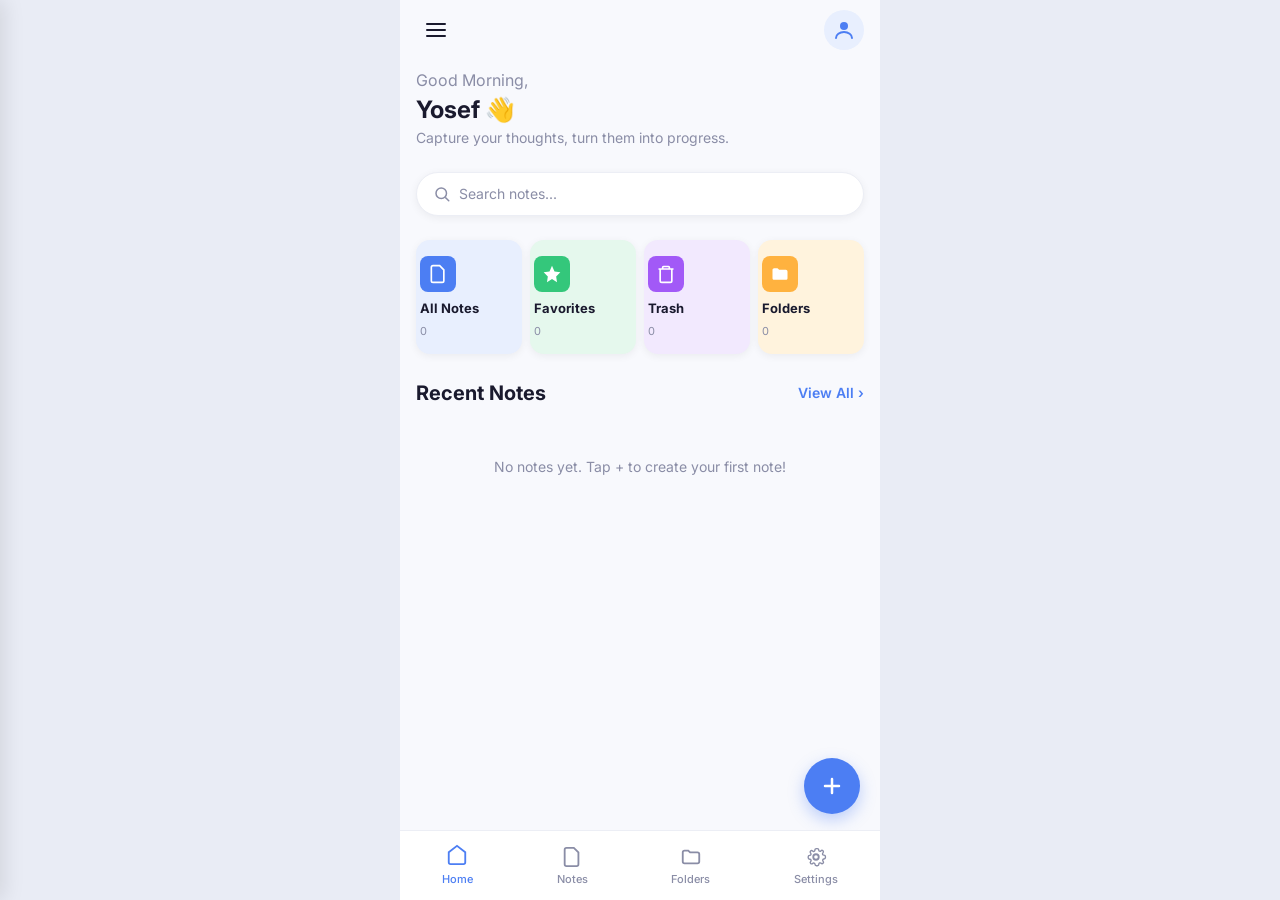
==== commit 395da89d: "Add Folders feature, fix dark mode toggle visibility, replace alert() in export, settings vertical l" ====
--- a/index.html
+++ b/index.html
@@ -1,144 +1,342 @@
 <!DOCTYPE html>
 <html lang="en">
 <head>
-  <meta charset="UTF-8" />
-  <meta name="viewport" content="width=device-width, initial-scale=1, viewport-fit=cover" />
-  <title>Note app</title>
-  <meta name="description" content="Write it. Keep it. Find it." />
-  <meta name="theme-color" content="#033a2c" />
-
-  <link rel="manifest" href="manifest.json" />
-  <link rel="apple-touch-icon" href="icons/icon-192.png" />
-  <link rel="stylesheet" href="style.css" />
+  <meta charset="UTF-8">
+  <meta name="viewport" content="width=device-width, initial-scale=1.0, viewport-fit=cover">
+  <title>Note App</title>
+
+  <!-- PWA -->
+  <link rel="manifest" href="manifest.json">
+  <meta name="theme-color" content="#4C7EF3">
+  <link rel="apple-touch-icon" href="assets/icons/icon-192.png">
+
+  <meta name="mobile-web-app-capable" content="yes">
+  <meta name="apple-mobile-web-app-capable" content="yes">
+  <meta name="apple-mobile-web-app-status-bar-style" content="default">
+  <meta name="apple-mobile-web-app-title" content="Note App">
+
+  <!-- Styles -->
+  <link rel="stylesheet" href="css/main.css">
+  <script>
+  if (localStorage.getItem('noteapp_theme') === 'dark') {
+    document.documentElement.classList.add('dark-mode-preload');
+  }
+</script>
+
+  <!-- Google Font -->
+  <link rel="preconnect" href="https://fonts.googleapis.com">
+  <link href="https://fonts.googleapis.com/css2?family=Inter:wght@400;600;700&display=swap" rel="stylesheet">
 </head>
 <body>
 
-  <!-- ===== SVG icon sprite (used with <use href="#id">) ===== -->
-  <svg xmlns="http://www.w3.org/2000/svg" style="display:none">
-    <symbol id="i-search" viewBox="0 0 24 24" fill="none" stroke="currentColor" stroke-width="2" stroke-linecap="round" stroke-linejoin="round"><circle cx="11" cy="11" r="7"/><path d="m20 20-3.5-3.5"/></symbol>
-    <symbol id="i-dots" viewBox="0 0 24 24" fill="currentColor"><circle cx="12" cy="5" r="2"/><circle cx="12" cy="12" r="2"/><circle cx="12" cy="19" r="2"/></symbol>
-    <symbol id="i-grid" viewBox="0 0 24 24" fill="none" stroke="currentColor" stroke-width="2" stroke-linejoin="round"><rect x="3" y="3" width="7" height="7" rx="1.5"/><rect x="14" y="3" width="7" height="7" rx="1.5"/><rect x="3" y="14" width="7" height="7" rx="1.5"/><rect x="14" y="14" width="7" height="7" rx="1.5"/></symbol>
-    <symbol id="i-note" viewBox="0 0 24 24" fill="none" stroke="currentColor" stroke-width="2" stroke-linecap="round" stroke-linejoin="round"><path d="M14 3H7a2 2 0 0 0-2 2v14a2 2 0 0 0 2 2h10a2 2 0 0 0 2-2V8z"/><path d="M14 3v5h5M9 13h6M9 17h6"/></symbol>
-    <symbol id="i-check" viewBox="0 0 24 24" fill="none" stroke="currentColor" stroke-width="2" stroke-linecap="round" stroke-linejoin="round"><circle cx="12" cy="12" r="9"/><path d="m8 12.5 3 3 5-6"/></symbol>
-    <symbol id="i-star" viewBox="0 0 24 24" fill="none" stroke="currentColor" stroke-width="2" stroke-linejoin="round"><path d="m12 3 2.7 5.6 6.1.9-4.4 4.3 1 6.1L12 17l-5.4 2.9 1-6.1-4.4-4.3 6.1-.9z"/></symbol>
-    <symbol id="i-trash" viewBox="0 0 24 24" fill="none" stroke="currentColor" stroke-width="2" stroke-linecap="round" stroke-linejoin="round"><path d="M4 7h16M10 11v6M14 11v6M6 7l1 13a1 1 0 0 0 1 1h8a1 1 0 0 0 1-1l1-13M9 7V4h6v3"/></symbol>
-    <symbol id="i-plus" viewBox="0 0 24 24" fill="none" stroke="currentColor" stroke-width="2.6" stroke-linecap="round"><path d="M12 5v14M5 12h14"/></symbol>
-    <symbol id="i-pencil" viewBox="0 0 24 24" fill="none" stroke="currentColor" stroke-width="2" stroke-linecap="round" stroke-linejoin="round"><path d="M16.5 3.5a2.1 2.1 0 0 1 3 3L8 18l-4 1 1-4z"/><path d="m14.5 5.5 3 3"/></symbol>
-    <symbol id="i-home" viewBox="0 0 24 24" fill="currentColor"><path d="M12 3 3 10.5V20a1 1 0 0 0 1 1h5v-6h6v6h5a1 1 0 0 0 1-1v-9.5z"/></symbol>
-    <symbol id="i-folder" viewBox="0 0 24 24" fill="none" stroke="currentColor" stroke-width="2" stroke-linejoin="round"><path d="M3 6a2 2 0 0 1 2-2h4l2 2h8a2 2 0 0 1 2 2v10a2 2 0 0 1-2 2H5a2 2 0 0 1-2-2z"/></symbol>
-    <symbol id="i-settings" viewBox="0 0 24 24" fill="none" stroke="currentColor" stroke-width="2" stroke-linecap="round" stroke-linejoin="round"><circle cx="12" cy="12" r="3"/><path d="M19.4 15a1.7 1.7 0 0 0 .3 1.8l.1.1a2 2 0 1 1-2.8 2.8l-.1-.1a1.7 1.7 0 0 0-1.8-.3 1.7 1.7 0 0 0-1 1.5V21a2 2 0 1 1-4 0v-.1a1.7 1.7 0 0 0-1.1-1.5 1.7 1.7 0 0 0-1.8.3l-.1.1a2 2 0 1 1-2.8-2.8l.1-.1a1.7 1.7 0 0 0 .3-1.8 1.7 1.7 0 0 0-1.5-1H3a2 2 0 1 1 0-4h.1a1.7 1.7 0 0 0 1.5-1.1 1.7 1.7 0 0 0-.3-1.8l-.1-.1a2 2 0 1 1 2.8-2.8l.1.1a1.7 1.7 0 0 0 1.8.3H9a1.7 1.7 0 0 0 1-1.5V3a2 2 0 1 1 4 0v.1a1.7 1.7 0 0 0 1 1.5 1.7 1.7 0 0 0 1.8-.3l.1-.1a2 2 0 1 1 2.8 2.8l-.1.1a1.7 1.7 0 0 0-.3 1.8V9a1.7 1.7 0 0 0 1.5 1H21a2 2 0 1 1 0 4h-.1a1.7 1.7 0 0 0-1.5 1z"/></symbol>
-    <symbol id="i-chevron" viewBox="0 0 24 24" fill="none" stroke="currentColor" stroke-width="2" stroke-linecap="round" stroke-linejoin="round"><path d="m6 9 6 6 6-6"/></symbol>
+  <div class="app-container">
+
+    <!-- ===== HEADER ===== -->
+    <header class="app-header">
+     <button class="icon-btn menu-btn" id="menuBtn" aria-label="Menu">
+  <svg width="24" height="24" viewBox="0 0 24 24" fill="none">
+    <path d="M3 6H21M3 12H21M3 18H21" stroke="currentColor" stroke-width="2" stroke-linecap="round"/>
   </svg>
-
-  <!-- ===== Welcome screen (first thing the user sees) ===== -->
-  <section class="welcome" id="welcome">
-    <span class="blob blob-top" aria-hidden="true"></span>
-    <span class="blob blob-bottom" aria-hidden="true"></span>
-
-    <div class="welcome-center">
-      <div class="wordmark">
-        <span class="wm-icon"><svg width="34" height="34"><use href="#i-plus"/></svg></span>
-        <span class="wm-text">NOTE</span>
-      </div>
-      <h2>Welcome!</h2>
+</button>
+
+      <button class="avatar-btn" id="avatarBtn" aria-label="Profile">
+        <svg width="24" height="24" viewBox="0 0 24 24" fill="none">
+          <circle cx="12" cy="8" r="4" fill="#4C7EF3"/>
+          <path d="M4 20C4 16.6863 7.58172 14 12 14C16.4183 14 20 16.6863 20 20" stroke="#4C7EF3" stroke-width="2" stroke-linecap="round"/>
+        </svg>
+      </button>
+    </header>
+
+    <!-- ===== SIDE MENU DRAWER ===== -->
+    <div class="drawer-overlay" id="drawerOverlay"></div>
+    <aside class="side-drawer" id="sideDrawer">
+      <div class="drawer-header">
+        <div class="avatar-btn" style="width:48px;height:48px;">
+          <svg width="28" height="28" viewBox="0 0 24 24" fill="none">
+            <circle cx="12" cy="8" r="4" fill="#4C7EF3"/>
+            <path d="M4 20C4 16.6863 7.58172 14 12 14C16.4183 14 20 16.6863 20 20" stroke="#4C7EF3" stroke-width="2" stroke-linecap="round"/>
+          </svg>
+        </div>
+        <h3>NOTE</h3>
+       
+      </div>
+
+      <nav class="drawer-nav">
+        <button class="drawer-item active" data-page="home">🏠 Home</button>
+        <button class="drawer-item" data-page="notes" data-filter="all">📝 All Notes</button>
+        <button class="drawer-item" data-page="notes" data-filter="favorites">⭐ Favorites</button>
+        <button class="drawer-item" data-page="notes" data-filter="trash">🗑️ Trash</button>
+        <button class="drawer-item" data-page="folders">📁 Folders</button>
+        <button class="drawer-item" data-page="settings">⚙️ Settings</button>
+      </nav>
+
+      <div class="drawer-footer">
+        <p class="text-subtitle">Note App v1.0</p>
+      </div>
+    </aside>
+
+    <!-- ===== MAIN CONTENT (scrollable) ===== -->
+    <main class="app-main">
+
+      <!-- ===== PAGE: HOME ===== -->
+      <div class="page" id="page-home">
+
+        <!-- Greeting -->
+        <section class="greeting-section">
+          <p class="text-greeting">Good Morning,</p>
+          <h1 class="text-username">Yosef <span class="wave">👋</span></h1>
+          <p class="text-subtitle">Capture your thoughts, turn them into progress.</p>
+        </section>
+
+        <!-- Search Bar -->
+        <section class="search-section">
+          <div class="search-bar">
+            <svg width="18" height="18" viewBox="0 0 24 24" fill="none">
+              <circle cx="11" cy="11" r="7" stroke="#8A8DA6" stroke-width="2"/>
+              <path d="M21 21L17 17" stroke="#8A8DA6" stroke-width="2" stroke-linecap="round"/>
+            </svg>
+            <input type="text" id="searchInput" placeholder="Search notes..." />
+          </div>
+        </section>
+
+        <!-- Quick Action Cards -->
+        <section class="quick-actions">
+          <button class="action-card" data-filter="all">
+            <div class="action-icon icon-blue">
+              <svg width="20" height="20" viewBox="0 0 24 24" fill="none">
+                <path d="M6 2H14L19 7V20C19 21.1 18.1 22 17 22H6C4.9 22 4 21.1 4 20V4C4 2.9 4.9 2 6 2Z" stroke="white" stroke-width="2" fill="none"/>
+              </svg>
+            </div>
+            <span class="card-title">All Notes</span>
+            <span class="card-count" id="countAll">0</span>
+          </button>
+
+          <button class="action-card" data-filter="favorites">
+            <div class="action-icon icon-green">
+              <svg width="20" height="20" viewBox="0 0 24 24" fill="none">
+                <path d="M12 2L15 9L22 10L17 15L18 22L12 18L6 22L7 15L2 10L9 9L12 2Z" fill="white"/>
+              </svg>
+            </div>
+            <span class="card-title">Favorites</span>
+            <span class="card-count" id="countFavorites">0</span>
+          </button>
+
+          <button class="action-card" data-filter="trash">
+            <div class="action-icon icon-purple">
+              <svg width="20" height="20" viewBox="0 0 24 24" fill="none">
+                <path d="M3 6H21M8 6V4C8 3.4 8.4 3 9 3H15C15.6 3 16 3.4 16 4V6M19 6V20C19 21.1 18.1 22 17 22H7C5.9 22 5 21.1 5 20V6H19Z" stroke="white" stroke-width="2"/>
+              </svg>
+            </div>
+            <span class="card-title">Trash</span>
+            <span class="card-count" id="countTrash">0</span>
+          </button>
+
+          <button class="action-card" data-filter="folders">
+            <div class="action-icon icon-yellow">
+              <svg width="20" height="20" viewBox="0 0 24 24" fill="none">
+                <path d="M3 7C3 5.9 3.9 5 5 5H9L11 7H19C20.1 7 21 7.9 21 9V17C21 18.1 20.1 19 19 19H5C3.9 19 3 18.1 3 17V7Z" fill="white"/>
+              </svg>
+            </div>
+            <span class="card-title">Folders</span>
+            <span class="card-count" id="countFolders">0</span>
+          </button>
+        </section>
+
+        <!-- Recent Notes -->
+        <section class="recent-notes-section">
+          <div class="section-header">
+            <h2 class="text-section-title">Recent Notes</h2>
+            <a href="#" class="text-link" id="viewAllBtn">View All ›</a>
+          </div>
+
+          <div class="notes-list" id="notesList">
+            <p class="empty-state" id="emptyState" style="display:none;">
+              No notes yet. Tap + to create your first note!
+            </p>
+          </div>
+        </section>
+
+      </div>
+      <!-- ===== END PAGE: HOME ===== -->
+
+
+      <!-- ===== PAGE: NOTES (full list) ===== -->
+      <div class="page" id="page-notes" style="display:none;">
+        <section class="page-header-section">
+          <h1 class="text-section-title">All Notes</h1>
+        </section>
+
+        <section class="search-section">
+          <div class="search-bar">
+            <svg width="18" height="18" viewBox="0 0 24 24" fill="none">
+  <circle cx="11" cy="11" r="7" stroke="currentColor" stroke-width="2"/>
+  <path d="M21 21L17 17" stroke="currentColor" stroke-width="2" stroke-linecap="round"/>
+</svg>
+            <input type="text" id="searchInputNotes" placeholder="Search notes..." />
+          </div>
+        </section>
+
+        <section class="notes-filter-tabs">
+          <button class="filter-tab active" data-filter="all">All</button>
+          <button class="filter-tab" data-filter="favorites">Favorites</button>
+          <button class="filter-tab" data-filter="trash">Trash</button>
+        </section>
+
+        <section class="recent-notes-section">
+          <div class="notes-list" id="notesListFull">
+            <p class="empty-state" id="emptyStateFull" style="display:none;">
+              No notes found.
+            </p>
+          </div>
+        </section>
+      </div>
+      <!-- ===== END PAGE: NOTES ===== -->
+
+
+      <!-- ===== PAGE: FOLDERS ===== -->
+      <div class="page" id="page-folders" style="display:none;">
+        <section class="page-header-section">
+          <h1 class="text-section-title">Folders</h1>
+        </section>
+        <section class="folders-grid" id="foldersGrid">
+          <p class="empty-state">No folders yet. Create one to organize your notes!</p>
+        </section>
+        <button class="btn-create-folder" id="createFolderBtn">+ New Folder</button>
+      </div>
+      <!-- ===== END PAGE: FOLDERS ===== -->
+
+
+      <!-- ===== PAGE: SETTINGS ===== -->
+      <div class="page" id="page-settings" style="display:none;">
+        <section class="page-header-section">
+          <h1 class="text-section-title">Settings</h1>
+        </section>
+
+        <section class="settings-list">
+                    <div class="settings-item">
+            <span>🌙 Dark Mode</span>
+            <label class="toggle-switch">
+              <input type="checkbox" id="darkModeToggle">
+              <span class="toggle-slider"></span>
+            </label>
+          </div>
+          <div class="settings-item">
+            <span>📄 Export as PDF</span>
+            <button class="settings-action-btn" id="exportPdfBtn">Export</button>
+          </div>
+<div class="settings-item">
+  <span>📝 Export as DOC</span>
+  <button class="settings-action-btn" id="exportDocBtn">Export</button>
+</div>
+          <div class="settings-item">
+            <span>🗑️ Clear All Data</span>
+            <button class="settings-action-btn danger" id="clearDataBtn">Clear</button>
+          </div>
+          <div class="settings-item">
+            <span>ℹ️ About</span>
+            <span class="settings-value">Note App v1.0</span>
+          </div>
+        </section>
+      </div>
+      <!-- ===== END PAGE: SETTINGS ===== -->
+
+    </main>
+
+    <!-- ===== FLOATING ACTION BUTTON ===== -->
+    <button class="fab-btn" id="fabAddNote" aria-label="Add Note">
+      <svg width="24" height="24" viewBox="0 0 24 24" fill="none">
+        <path d="M12 5V19M5 12H19" stroke="white" stroke-width="2.5" stroke-linecap="round"/>
+      </svg>
+    </button>
+
+    <!-- ===== BOTTOM NAVIGATION ===== -->
+    <nav class="bottom-nav">
+      <button class="nav-item active" data-page="home">
+        <svg width="22" height="22" viewBox="0 0 24 24" fill="none">
+          <path d="M3 9L12 2L21 9V20C21 21.1 20.1 22 19 22H5C3.9 22 3 21.1 3 20V9Z" stroke="currentColor" stroke-width="2"/>
+        </svg>
+        <span>Home</span>
+      </button>
+
+      <button class="nav-item" data-page="notes">
+        <svg width="22" height="22" viewBox="0 0 24 24" fill="none">
+          <path d="M6 2H14L19 7V20C19 21.1 18.1 22 17 22H6C4.9 22 4 21.1 4 20V4C4 2.9 4.9 2 6 2Z" stroke="currentColor" stroke-width="2"/>
+        </svg>
+        <span>Notes</span>
+      </button>
+
+      <button class="nav-item" data-page="folders">
+        <svg width="22" height="22" viewBox="0 0 24 24" fill="none">
+          <path d="M3 7C3 5.9 3.9 5 5 5H9L11 7H19C20.1 7 21 7.9 21 9V17C21 18.1 20.1 19 19 19H5C3.9 19 3 18.1 3 17V7Z" stroke="currentColor" stroke-width="2"/>
+        </svg>
+        <span>Folders</span>
+      </button>
+
+      <button class="nav-item" data-page="settings">
+        <svg width="22" height="22" viewBox="0 0 24 24" fill="none">
+          <circle cx="12" cy="12" r="3" stroke="currentColor" stroke-width="2"/>
+          <path d="M19.4 15C19.2 15.5 19.3 16.1 19.6 16.5L19.7 16.6C20.3 17.2 20.3 18.2 19.7 18.8C19.1 19.4 18.1 19.4 17.5 18.8L17.4 18.7C17 18.4 16.4 18.3 15.9 18.5C15.4 18.7 15.1 19.2 15.1 19.7V20C15.1 20.9 14.4 21.6 13.5 21.6H12.5C11.6 21.6 10.9 20.9 10.9 20V19.9C10.9 19.3 10.5 18.8 10 18.6C9.5 18.4 8.9 18.5 8.5 18.9L8.4 19C7.8 19.6 6.8 19.6 6.2 19C5.6 18.4 5.6 17.4 6.2 16.8L6.3 16.7C6.7 16.3 6.8 15.7 6.6 15.2C6.4 14.7 5.9 14.4 5.4 14.4H5.1C4.2 14.4 3.5 13.7 3.5 12.8V11.8C3.5 10.9 4.2 10.2 5.1 10.2H5.2C5.8 10.2 6.3 9.8 6.5 9.3C6.7 8.8 6.6 8.2 6.2 7.8L6.1 7.7C5.5 7.1 5.5 6.1 6.1 5.5C6.7 4.9 7.7 4.9 8.3 5.5L8.4 5.6C8.8 6 9.4 6.1 9.9 5.9H10C10.5 5.7 10.8 5.2 10.8 4.7V4.4C10.8 3.5 11.5 2.8 12.4 2.8H13.4C14.3 2.8 15 3.5 15 4.4V4.5C15 5 15.3 5.5 15.8 5.7C16.3 5.9 16.9 5.8 17.3 5.4L17.4 5.3C18 4.7 19 4.7 19.6 5.3C20.2 5.9 20.2 6.9 19.6 7.5L19.5 7.6C19.1 8 19 8.6 19.2 9.1V9.2C19.4 9.7 19.9 10 20.4 10H20.7C21.6 10 22.3 10.7 22.3 11.6V12.6C22.3 13.5 21.6 14.2 20.7 14.2H20.6C20.1 14.2 19.6 14.5 19.4 15Z" stroke="currentColor" stroke-width="1.5"/>
+        </svg>
+        <span>Settings</span>
+      </button>
+    </nav>
+
+  </div>
+    <!-- ===== CUSTOM CONFIRM DIALOG ===== -->
+  <div class="confirm-overlay" id="confirmOverlay">
+    <div class="confirm-box">
+      <h3 class="confirm-title" id="confirmTitle">Are you sure?</h3>
+      <p class="confirm-message" id="confirmMessage">This action cannot be undone.</p>
+      <div class="confirm-actions">
+        <button class="confirm-btn confirm-btn-cancel" id="confirmCancelBtn">Cancel</button>
+        <button class="confirm-btn confirm-btn-danger" id="confirmOkBtn">Confirm</button>
+      </div>
     </div>
-
-    <button class="welcome-btn" id="btn-start" aria-label="Start writing">
-      <svg width="34" height="34"><use href="#i-pencil"/></svg>
-    </button>
-  </section>
-
-  <div class="app">
-
-    <!-- ===== Header ===== -->
-    <header class="header">
-      <div class="brand">
-        <div class="logo" aria-hidden="true">
-          <svg width="22" height="22"><use href="#i-plus"/></svg>
-        </div>
-        <div class="brand-text">
-          <h1>NOTE</h1>
-          <p>Write it. Keep it. Find it.</p>
-        </div>
-      </div>
-
-      <div class="header-actions">
-        <button class="icon-btn" id="btn-search" aria-label="Search">
-          <svg width="22" height="22"><use href="#i-search"/></svg>
-        </button>
-        <button class="icon-btn" id="btn-menu" aria-label="Menu">
-          <svg width="22" height="22"><use href="#i-dots"/></svg>
-        </button>
-      </div>
-    </header>
-
-    <!-- ===== Search bar ===== -->
-    <div class="search">
-      <svg width="18" height="18"><use href="#i-search"/></svg>
-      <input type="search" id="search-input" placeholder="Search your notes..." autocomplete="off" />
+  </div>
+
+  <!-- ===== PROMPT DIALOG (for Folder name, etc.) ===== -->
+  <div class="confirm-overlay" id="promptOverlay">
+    <div class="confirm-box">
+      <h3 class="confirm-title" id="promptTitle">Enter a name</h3>
+      <input type="text" class="prompt-input" id="promptInput" placeholder="Folder name">
+      <div class="confirm-actions">
+        <button class="confirm-btn confirm-btn-cancel" id="promptCancelBtn">Cancel</button>
+        <button class="confirm-btn confirm-btn-primary" id="promptOkBtn">Create</button>
+      </div>
     </div>
-
-    <!-- ===== Filter chips ===== -->
-    <nav class="chips" id="chips" aria-label="Filter notes">
-      <button class="chip active" data-filter="all"><svg width="16" height="16"><use href="#i-grid"/></svg>All</button>
-      <button class="chip" data-filter="note"><svg width="16" height="16"><use href="#i-note"/></svg>Notes</button>
-      <button class="chip" data-filter="todo"><svg width="16" height="16"><use href="#i-check"/></svg>To-Do</button>
-      <button class="chip" data-filter="favorites"><svg width="16" height="16"><use href="#i-star"/></svg>Favorites</button>
-      <button class="chip" data-filter="trash"><svg width="16" height="16"><use href="#i-trash"/></svg>Trash</button>
-    </nav>
-
-    <!-- ===== List title + sort ===== -->
-    <div class="list-head">
-      <h2 id="list-title">Recent Notes</h2>
-      <label class="sort">
-        <select id="sort-select" aria-label="Sort notes">
-          <option value="latest">Latest</option>
-          <option value="oldest">Oldest</option>
-          <option value="title">Title</option>
-        </select>
-        <svg width="16" height="16"><use href="#i-chevron"/></svg>
-      </label>
+  </div>
+
+  <!-- ===== TOAST NOTIFICATION ===== -->
+  <div class="toast" id="toast"></div>
+
+  <!-- ===== ADD/EDIT NOTE MODAL ===== -->
+  <div class="modal-overlay" id="noteModal">
+    <div class="modal-sheet">
+      <div class="modal-handle"></div>
+      <input type="text" class="modal-title-input" id="noteTitleInput" placeholder="Note title" />
+      <textarea class="modal-body-input" id="noteBodyInput" placeholder="Start writing..."></textarea>
+      <div class="modal-actions">
+        <button class="modal-btn modal-btn-cancel" id="modalCancelBtn">Cancel</button>
+        <button class="modal-btn modal-btn-save" id="modalSaveBtn">Save</button>
+      </div>
     </div>
-
-    <!-- ===== Notes list (filled by app.js) ===== -->
-    <main>
-      <ul class="notes" id="notes-list"></ul>
-      <p class="empty" id="empty-state" hidden>No notes here yet. Tap the pencil to add one.</p>
-    </main>
-
   </div>
 
-  <!-- ===== Floating add button ===== -->
-  <button class="fab" id="btn-add" aria-label="Add note">
-    <svg width="24" height="24"><use href="#i-pencil"/></svg>
-  </button>
-
-  <!-- ===== Bottom navigation ===== -->
-  <nav class="bottom-nav" aria-label="Main">
-    <button class="nav-item active" data-view="home"><svg width="22" height="22"><use href="#i-home"/></svg><span>Home</span></button>
-    <button class="nav-item" data-view="folders"><svg width="22" height="22"><use href="#i-folder"/></svg><span>Folders</span></button>
-    <button class="nav-item" data-view="favorites"><svg width="22" height="22"><use href="#i-star"/></svg><span>Favorites</span></button>
-    <button class="nav-item" data-view="settings"><svg width="22" height="22"><use href="#i-settings"/></svg><span>Settings</span></button>
-  </nav>
-
-  <!-- ===== Add / edit note dialog ===== -->
-  <dialog id="editor" class="editor">
-    <form method="dialog" id="editor-form">
-      <input type="text" id="note-title" placeholder="Title" required />
-      <textarea id="note-body" placeholder="Write something..." rows="8"></textarea>
-      <div class="editor-row">
-        <select id="note-type" aria-label="Note type">
-          <option value="note">Note</option>
-          <option value="todo">To-Do</option>
-        </select>
-        <div class="editor-actions">
-          <button type="button" id="btn-cancel" class="btn ghost">Cancel</button>
-          <button type="submit" class="btn primary">Save</button>
-        </div>
-      </div>
-    </form>
-  </dialog>
-
-  <script src="app.js"></script>
+  <!-- Scripts (order matters) -->
+  <script src="js/utils/generateId.js"></script>
+  <script src="js/utils/dateFormat.js"></script>
+  <script src="js/utils/dialogs.js"></script>
+  <script src="js/modules/storage.js"></script>
+  <script src="js/modules/notes.js"></script>
+<script src="js/modules/folders.js"></script>
+  <script src="js/modules/render.js"></script>
+ <script src="js/modules/theme.js"></script>
+<script src="js/modules/export.js"></script>
+  <script src="js/modules/navigation.js"></script>
+  <script src="js/modules/search.js"></script>
+  <script src="js/pwa/registerSW.js"></script>
+  <script src="js/pwa/installPrompt.js"></script>
+  <script src="js/app.js"></script>
+
 </body>
-</html>+</html>
--- a/css/main.css
+++ b/css/main.css
@@ -0,0 +1,31 @@
+/* ==========================================================================
+   MAIN CSS — Entry point
+   This file imports all other CSS files in the correct order.
+   Never write actual styles here — just imports.
+   ========================================================================== */
+
+/* Base */
+@import url('base/reset.css');
+@import url('base/variables.css');
+@import url('base/dark-theme.css');
+@import url('base/typography.css');
+
+
+/* Layout */
+@import url('layout/container.css');
+@import url('layout/header.css');
+@import url('layout/drawer.css');
+@import url('layout/pages.css');
+@import url('layout/bottom-nav.css');
+
+/* Components */
+@import url('components/search-bar.css');
+@import url('components/quick-actions.css');
+@import url('components/note-card.css');
+@import url('components/fab-button.css');
+@import url('components/modal.css');
+@import url('components/confirm-dialog.css');
+@import url('components/toast.css');
+
+
+@import url('print.css');
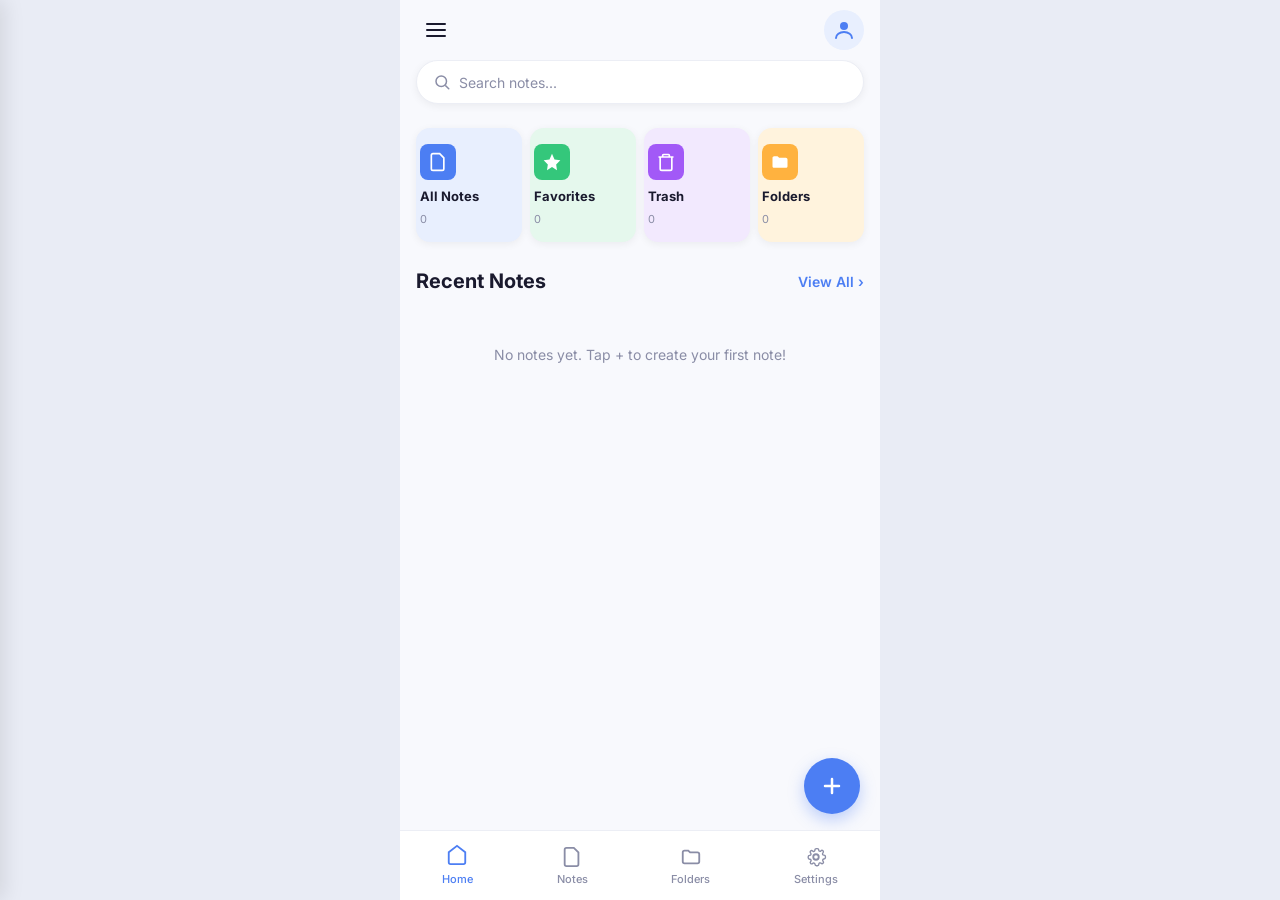
==== commit a7496fdb: "add all file edited and readm" ====
--- a/index.html
+++ b/index.html
@@ -8,7 +8,7 @@
   <!-- PWA -->
   <link rel="manifest" href="manifest.json">
   <meta name="theme-color" content="#4C7EF3">
-  <link rel="apple-touch-icon" href="assets/icons/icon-192.png">
+  <link rel="apple-touch-icon" sizes="180x180" href="assets/icons/apple-touch-icon.png">
 
   <meta name="mobile-web-app-capable" content="yes">
   <meta name="apple-mobile-web-app-capable" content="yes">
@@ -82,7 +82,7 @@
       <div class="page" id="page-home">
 
         <!-- Greeting -->
-        <section class="greeting-section">
+        <!--section class="greeting-section">
           <p class="text-greeting">Good Morning,</p>
           <h1 class="text-username">Yosef <span class="wave">👋</span></h1>
           <p class="text-subtitle">Capture your thoughts, turn them into progress.</p>
@@ -163,7 +163,8 @@
       <!-- ===== PAGE: NOTES (full list) ===== -->
       <div class="page" id="page-notes" style="display:none;">
         <section class="page-header-section">
-          <h1 class="text-section-title">All Notes</h1>
+          <button class="back-btn" id="backToFoldersBtn" style="display:none;">← Back</button>
+          <h1 class="text-section-title" id="notesPageTitle">All Notes</h1>
         </section>
 
         <section class="search-section">
@@ -176,7 +177,7 @@
           </div>
         </section>
 
-        <section class="notes-filter-tabs">
+        <section class="notes-filter-tabs" id="notesFilterTabs">
           <button class="filter-tab active" data-filter="all">All</button>
           <button class="filter-tab" data-filter="favorites">Favorites</button>
           <button class="filter-tab" data-filter="trash">Trash</button>
@@ -306,6 +307,18 @@
     </div>
   </div>
 
+  <!-- ===== ADD NOTES TO FOLDER CHECKLIST ===== -->
+  <div class="confirm-overlay" id="noteChecklistOverlay">
+    <div class="confirm-box checklist-box">
+      <h3 class="confirm-title">Add Notes to Folder</h3>
+      <div class="checklist-list" id="checklistList"></div>
+      <div class="confirm-actions">
+        <button class="confirm-btn confirm-btn-cancel" id="checklistCancelBtn">Cancel</button>
+        <button class="confirm-btn confirm-btn-primary" id="checklistSaveBtn">Save</button>
+      </div>
+    </div>
+  </div>
+
   <!-- ===== TOAST NOTIFICATION ===== -->
   <div class="toast" id="toast"></div>
 
@@ -314,6 +327,9 @@
     <div class="modal-sheet">
       <div class="modal-handle"></div>
       <input type="text" class="modal-title-input" id="noteTitleInput" placeholder="Note title" />
+      <select class="modal-folder-select" id="noteFolderSelect">
+        <option value="">No Folder</option>
+      </select>
       <textarea class="modal-body-input" id="noteBodyInput" placeholder="Start writing..."></textarea>
       <div class="modal-actions">
         <button class="modal-btn modal-btn-cancel" id="modalCancelBtn">Cancel</button>
